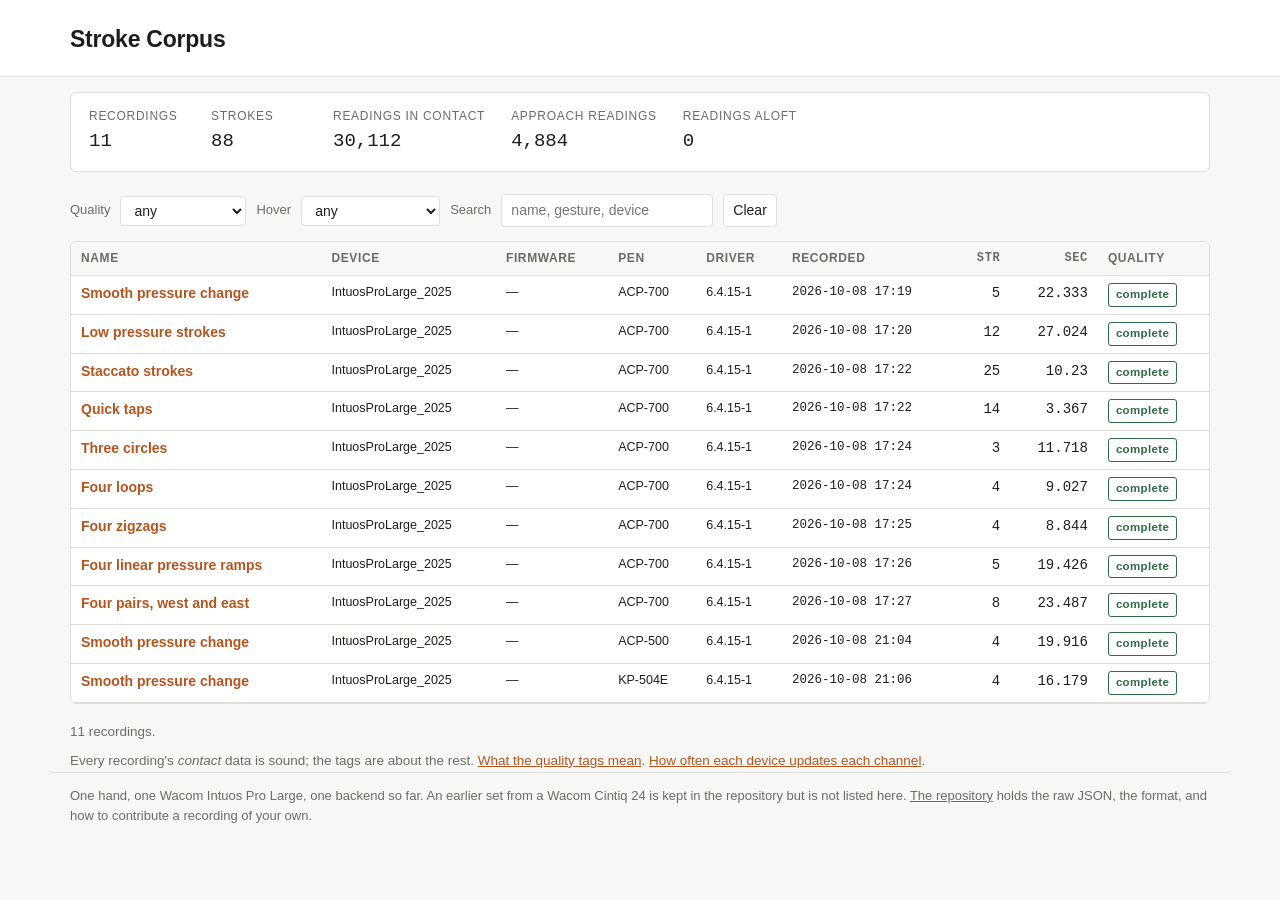
==== index.html @ c91f5318 "Write the driver version into the eleven recordings, and let device.driver be filled in after the fa" ====
<!doctype html>
<html lang="en">
<head>
<meta charset="utf-8">
<link rel="describedby" href="llms.txt" type="text/plain">
<meta name="viewport" content="width=device-width, initial-scale=1, viewport-fit=cover">
<title>Stroke Corpus</title>
<meta name="description" content="Recordings of a real pen on a real drawing tablet: every reading, including the ones made while the pen was in the air.">
<link rel="stylesheet" href="corpus.css?v=ecc2c150">
</head>
<body>

<header class="top">
  <div class="wrap">
    <h1><a href="index.html">Stroke Corpus</a></h1>
  </div>
</header>

<main class="wrap">

  <noscript>
    <p class="note">
      The interactive catalogue and recording views require JavaScript.
      You can still access the data through the <a href="manifest.json">recording catalogue (JSON)</a>
      and read the <a href="FORMAT.md">trace format and interpretation</a>.
    </p>
  </noscript>

  <dl class="totals" id="totals"></dl>

  <div class="controls">
    <label for="quality">Quality</label>
    <select id="quality">
      <option value="">any</option>
    </select>

    <label for="hover">Hover</label>
    <select id="hover">
      <option value="">any</option>
      <option value="trusted">trustworthy only</option>
      <option value="some">carries some</option>
    </select>

    <label for="find">Search</label>
    <input type="search" id="find" placeholder="name, gesture, device" size="22">

    <button type="button" id="clear">Clear</button>
  </div>

  <div class="panel" style="padding: 0; overflow: hidden;">
    <div class="scroll">
      <table>
        <thead>
          <tr>
            <th>Name</th>
            <th>Device</th>
            <th>Firmware</th>
            <th>Pen</th>
            <th>Driver</th>
            <th>Recorded</th>
            <th class="n">Str</th>
            <th class="n">Sec</th>
            <th>Quality</th>
          </tr>
        </thead>
        <tbody id="recordings"></tbody>
      </table>
    </div>
  </div>

  <p class="note" id="count"></p>

  <p class="note">
    Every recording's <em>contact</em> data is sound; the tags are about the rest.
    <a href="quality.html">What the quality tags mean</a>.
    <a href="devices.html">How often each device updates each channel</a>.
  </p>


</main>

<footer class="wrap">
  <p>
    One hand, one Wacom Intuos Pro Large, one backend so far. An earlier set from a Wacom Cintiq 24
    is kept in the repository but is not listed here.
    <a href="https://github.com/TheSevenPens/StrokeCorpus">The repository</a> holds the raw
    JSON, the format, and how to contribute a recording of your own.
  </p>
</footer>

<script type="module">
import { loadManifest, run, esc } from "./corpus.js?v=4e397b84";

await run(async () => {

  const say = (n) => n.toLocaleString();

  const manifest = await loadManifest();
  const recordings = manifest.recordings;

  document.getElementById("totals").innerHTML = [
    ["recordings", manifest.totals.recordings],
    ["strokes", manifest.totals.strokes],
    ["readings in contact", manifest.totals.contact],
    ["approach readings", manifest.totals.approach],
    ["readings aloft", manifest.totals.aloft],
  ].map(([what, many]) => `<div><dt>${what}</dt><dd>${say(many)}</dd></div>`).join("");

  // The filter offers the tags the corpus actually has, so it cannot offer an empty one.
  const quality = document.getElementById("quality");

  for (const tag of Object.keys(manifest.totals.byQuality).sort()) {
    quality.insertAdjacentHTML("beforeend",
      `<option value="${tag}">${tag} (${manifest.totals.byQuality[tag]})</option>`);
  }

  const rows = document.getElementById("recordings");
  const count = document.getElementById("count");
  const hover = document.getElementById("hover");
  const find = document.getElementById("find");

  function show() {
    const wantQuality = quality.value;
    const wantHover = hover.value;
    const text = find.value.trim().toLowerCase();

    const shown = recordings.filter((recording) => {
      if (wantQuality && recording.quality !== wantQuality) return false;
      if (wantHover === "trusted" && !(recording.hoverTrusted ?? recording.quality === "complete")) return false;
      if (wantHover === "some" && recording.counts.approach === 0) return false;

      if (text) {
        const haystack = [recording.name, recording.gesture, recording.device.tablet, recording.device.pen, recording.device.firmware, recording.device.driver, recording.device.api, recording.file]
          .join(" ").toLowerCase();

        if (!haystack.includes(text)) return false;
      }

      return true;
    });

    rows.innerHTML = shown.map((recording) => `
      <tr>
        <td><a href="recording.html?recording=${encodeURIComponent(recording.file)}">${esc(recording.name)}</a></td>
        <td style="font-size:12.5px">${esc(recording.device.tablet)}</td>
        <td style="font-size:12.5px">${recording.device.firmware ? esc(recording.device.firmware) : "&mdash;"}</td>
        <td style="font-size:12.5px">${recording.device.pen ? esc(recording.device.pen) : "&mdash;"}</td>
        <td style="font-size:12.5px">${recording.device.driver ? esc(recording.device.driver) : "&mdash;"}</td>
        <td class="num" style="font-size:12.5px">${recording.recordedAt.slice(0, 16).replace("T", " ")}</td>
        <td class="n">${recording.counts.strokes || "&mdash;"}</td>
        <td class="n">${recording.seconds.host ?? recording.seconds.pen ?? "&mdash;"}</td>
        <td>
          <span class="tag ${recording.quality}">${recording.quality}</span>
          ${recording.reRecord.length ? '<br><span class="tag rerecord">wants re-recording</span>' : ""}
        </td>
      </tr>
    `).join("");

    count.textContent = shown.length === recordings.length
      ? `${recordings.length} recordings.`
      : `${shown.length} of ${recordings.length} recordings.`;
  }

  for (const control of [quality, hover, find]) {
    control.addEventListener("input", show);
  }

  document.getElementById("clear").addEventListener("click", () => {
    quality.value = "";
    hover.value = "";
    find.value = "";
    show();
  });

  show();
});
</script>

</body>
</html>
---- corpus.css ----
/*
  The corpus is instrument data, so the page is built like an instrument's readout rather
  than like a brochure: one neutral ground, one ink, and one accent that means "this is the
  thing you selected" and is never spent on decoration.

  The accent is the recorder's own highlight, so a stroke picked out here is the colour it
  is picked out in the application that recorded it.
*/
:root {
  --paper: #f7f7f5;
  --card: #ffffff;
  --ink: #1d1d1b;
  --quiet: #6b6b66;
  --faint: #9a9a94;
  --rule: #dfdfd9;
  --accent: #b4541e;
  --accent-soft: #f4e6dd;
  --good: #2f6b46;
  --warn: #8a6d1f;
  --bad: #9b3b32;
  --hover: #1b66d6;

  --mono: "Cascadia Mono", "SF Mono", Consolas, "Liberation Mono", monospace;
  --text: -apple-system, BlinkMacSystemFont, "Segoe UI", Roboto, Helvetica, Arial, sans-serif;
}

@media (prefers-color-scheme: dark) {
  :root:not([data-theme="light"]) {
    --paper: #16161a;
    --card: #1e1e23;
    --ink: #e8e8e4;
    --quiet: #a0a09a;
    --faint: #6e6e69;
    --rule: #33333a;
    --accent: #e0793f;
    --accent-soft: #3a2519;
    --good: #6fbf8e;
    --warn: #d4ab4a;
    --bad: #e08078;
    --hover: #6aa9ff;
  }
}

* { box-sizing: border-box; }

body {
  margin: 0;
  background: var(--paper);
  color: var(--ink);
  font-family: var(--text);
  font-size: 15px;
  line-height: 1.55;
}

a { color: var(--accent); }
a:focus-visible, button:focus-visible, select:focus-visible, input:focus-visible {
  outline: 2px solid var(--accent);
  outline-offset: 2px;
}

.wrap { max-width: 1180px; margin: 0 auto; padding: 0 20px; }

/* The stroke page, which has three columns to lay out and wants the room. */
.wrap.wide { max-width: 1800px; }

header.top {
  border-bottom: 1px solid var(--rule);
  background: var(--card);
}

header.top .wrap { padding-block: 22px 18px; }

header.top h1 {
  margin: 0;
  font-size: 23px;
  letter-spacing: -0.01em;
  text-wrap: balance;
}

header.top h1 a { color: inherit; text-decoration: none; }

header.top p {
  margin: 6px 0 0;
  color: var(--quiet);
  max-width: 68ch;
}

.crumb {
  font-size: 13px;
  color: var(--quiet);
  margin: 0 0 4px;
}

.crumb a { text-decoration: none; }
.crumb a:hover { text-decoration: underline; }

main { padding-block: 24px 60px; }

/* Numbers that a reader compares down a column line up. */
.num { font-family: var(--mono); font-variant-numeric: tabular-nums; }

/* ---- the totals strip ------------------------------------------------ */

.totals {
  display: flex;
  flex-wrap: wrap;
  gap: 26px;
  padding: 14px 18px;
  border: 1px solid var(--rule);
  border-radius: 6px;
  background: var(--card);
  margin-bottom: 22px;
}

.totals div { min-width: 96px; }
.totals dt { font-size: 12px; color: var(--quiet); text-transform: uppercase; letter-spacing: 0.06em; }
.totals dd { margin: 2px 0 0; font-family: var(--mono); font-size: 19px; font-variant-numeric: tabular-nums; }

/* ---- tags ------------------------------------------------------------- */

.tag {
  display: inline-block;
  font-size: 11.5px;
  font-weight: 600;
  letter-spacing: 0.03em;
  padding: 2px 7px;
  border-radius: 3px;
  border: 1px solid currentColor;
  white-space: nowrap;
}

.tag.complete { color: var(--good); }
.tag.hover-suspect { color: var(--warn); }
.tag.single-clock, .tag.early, .tag.partial { color: var(--quiet); }
.tag.raw { color: var(--faint); }
.tag.rerecord { color: var(--bad); }

/* A share of something, drawn as a bar beside the number that says it. */
.meter {
  display: inline-block;
  height: 8px;
  min-width: 1px;
  border-radius: 2px;
  background: var(--accent);
  vertical-align: middle;
}

/* ---- tables ----------------------------------------------------------- */

.scroll { overflow-x: auto; }

table { border-collapse: collapse; width: 100%; font-size: 14px; }

th, td {
  text-align: left;
  padding: 7px 10px;
  border-bottom: 1px solid var(--rule);
  vertical-align: top;
}

th {
  font-size: 12px;
  text-transform: uppercase;
  letter-spacing: 0.05em;
  color: var(--quiet);
  font-weight: 600;
  white-space: nowrap;
  position: sticky;
  top: 0;
  background: var(--paper);
}

td.n, th.n { text-align: right; font-family: var(--mono); font-variant-numeric: tabular-nums; }

tbody tr:hover { background: var(--accent-soft); }
tbody tr.picked { background: var(--accent-soft); }

td a { text-decoration: none; font-weight: 600; }
td a:hover { text-decoration: underline; }

/* ---- controls --------------------------------------------------------- */

.controls {
  display: flex;
  flex-wrap: wrap;
  gap: 10px;
  align-items: center;
  margin-bottom: 14px;
}

.controls label { font-size: 13px; color: var(--quiet); }

select, input[type="search"], button {
  font: inherit;
  font-size: 14px;
  padding: 5px 9px;
  border: 1px solid var(--rule);
  border-radius: 4px;
  background: var(--card);
  color: var(--ink);
}

button { cursor: pointer; }
button:hover { border-color: var(--accent); }
button[disabled] { opacity: 0.45; cursor: default; }
button.on { border-color: var(--accent); color: var(--accent); }

/* ---- panels ----------------------------------------------------------- */

.panel {
  border: 1px solid var(--rule);
  border-radius: 6px;
  background: var(--card);
  padding: 16px 18px;
  margin-bottom: 18px;
}

.panel h2 { margin: 0 0 10px; font-size: 15px; letter-spacing: 0.01em; }
.panel h2 .sub { font-weight: 400; color: var(--quiet); }

/*
  A definition list laid out in pairs.

  Written first as one auto-fit grid with dt and dd as its items, which put a label in one
  column and its value in the next -- so "recorded" sat above "tablet" and its date sat
  beside it under "driver". A four-column track pairs them, because dt, dd, dt, dd is
  exactly one row of it.
*/
.facts {
  display: grid;
  grid-template-columns: max-content minmax(0, 1fr) max-content minmax(0, 1fr);
  gap: 0 16px;
  margin: 0;
  align-items: baseline;
}

.facts dt {
  font-size: 12px;
  color: var(--quiet);
  padding: 4px 0;
  border-top: 1px solid var(--rule);
  white-space: nowrap;
}

.facts dd {
  margin: 0;
  padding: 4px 0;
  border-top: 1px solid var(--rule);
  font-family: var(--mono);
  font-size: 13px;
  line-height: 1.45;
  word-break: break-word;
}

/* The first row of each column pair has the panel's heading above it already. */
.facts dt:first-of-type, .facts dt:first-of-type + dd,
.facts dt:nth-of-type(2), .facts dt:nth-of-type(2) + dd { border-top: 0; }

@media (max-width: 760px) {
  .facts { grid-template-columns: max-content minmax(0, 1fr); }
  .facts dt:nth-of-type(2), .facts dt:nth-of-type(2) + dd { border-top: 1px solid var(--rule); }
}

/* Prose in a value, rather than a measurement, wants the reading face. */
.facts dd.says { font-family: var(--text); font-size: 13.5px; }

.note { color: var(--quiet); font-size: 13.5px; margin: 8px 0 0; }

.warnings { list-style: none; padding: 0; margin: 10px 0 0; }
.warnings li {
  border-left: 3px solid var(--bad);
  padding: 4px 0 4px 11px;
  margin-bottom: 7px;
  font-size: 13.5px;
  color: var(--quiet);
}

/* ---- the stroke gallery ----------------------------------------------- */

.gallery { display: grid; grid-template-columns: repeat(auto-fill, minmax(148px, 1fr)); gap: 12px; }

.gallery a {
  display: block;
  border: 1px solid var(--rule);
  border-radius: 5px;
  padding: 8px;
  text-decoration: none;
  color: inherit;
  background: var(--card);
}

.gallery a:hover { border-color: var(--accent); }
.gallery canvas { display: block; width: 100%; height: auto; }
.gallery .cap { font-size: 11.5px; color: var(--quiet); margin-top: 6px; font-family: var(--mono); }

/* ---- the analyser ----------------------------------------------------- */

/*
  Three columns: the stroke, the reading under the playhead, and all the readings. The
  channels sit under the stroke, in the first column.

  The third is held to the height of the stroke panel. They share the first row, so its panel
  stretches to whatever height the stroke sets, and its contents are taken out of flow so that
  a long table cannot make the row taller -- it scrolls inside the panel instead. Without that
  the page was as tall as the table, and the playhead's row scrolled the whole page rather
  than just the list.
*/
.analyser {
  display: grid;
  grid-template-columns: minmax(0, 1fr) 280px 400px;
  grid-template-areas:
    "stroke reading every"
    "across .       .";
  gap: 0 18px;
  align-items: start;
}

.analyser > .stroke { grid-area: stroke; }
.analyser > .across { grid-area: across; }
.analyser > .reading { grid-area: reading; }

/*
  Seventy percent of the row the stroke sets, not all of it, so it is 30% shorter than it was when
  it filled the row. A percentage height on a grid item is taken from its grid area, which includes
  the panel's 18px bottom margin, so the margin comes off first: 70% of the area itself would be
  3% too tall. This follows the stroke panel as it resizes. The table scrolls inside, and the floor
  keeps a short stroke from squashing it to nothing.
*/
.analyser > .every {
  grid-area: every;
  align-self: start;
  height: calc((100% - 18px) * 0.7);
  position: relative;
  padding: 0;
  min-height: 240px;
}

.every .inside {
  position: absolute;
  inset: 0;
  display: flex;
  flex-direction: column;
  padding: 16px 18px 6px;
}

.every .rows { flex: 1 1 0; min-height: 0; max-height: none; }

/*
  One label and one value to a row, at a fixed label width, and a value that never wraps.
  The pairs-across layout the other pages use sizes its columns to their contents, so as the
  playhead moved the columns changed width and the panel changed height with every step.
*/
.analyser .facts { grid-template-columns: 6.5em minmax(0, 1fr); gap: 0 12px; }
.analyser .facts dt:nth-of-type(2), .analyser .facts dt:nth-of-type(2) + dd {
  border-top: 1px solid var(--rule);
}
.analyser .facts dd {
  white-space: nowrap;
  overflow: hidden;
  text-overflow: ellipsis;
  font-variant-numeric: tabular-nums;
}

/* Two columns: the table goes under the reading and takes its own height again. */
@media (max-width: 1100px) {
  .analyser {
    grid-template-columns: minmax(0, 1fr) 300px;
    grid-template-areas:
      "stroke reading"
      "stroke every"
      "across every";
  }

  .analyser > .every { align-self: start; height: auto; position: static; padding: 16px 18px 6px; min-height: 0; }
  .every .inside { position: static; display: block; padding: 0; }
  .every .rows { flex: none; max-height: 305px; }
}

@media (max-width: 900px) {
  .analyser {
    grid-template-columns: minmax(0, 1fr);
    grid-template-areas: "stroke" "across" "reading" "every";
  }
}

canvas.closely, canvas.channel { display: block; width: 100%; height: auto; background: transparent; }

.rows { max-height: 305px; overflow: auto; }
.rows table { font-size: 12.5px; }
.rows th { font-size: 11px; }
.rows td { padding: 3px 8px; }

/* The stroke picture can be zoomed: a hand to say it can be dragged once it has been. */
canvas.closely.zoomed { cursor: grab; touch-action: none; }
canvas.closely.zoomed.dragging { cursor: grabbing; }

.transport.zoombar { margin: 8px 0 0; }
.zoombar button { min-width: 2.2em; }
.zoombar .at { min-width: 3.2em; }
.zoombar .follow { margin-left: auto; font-size: 13px; color: var(--quiet); white-space: nowrap; }

.transport { display: flex; gap: 8px; align-items: center; flex-wrap: wrap; margin-top: 10px; }
.transport input[type="range"] { flex: 1 1 200px; min-width: 140px; accent-color: var(--accent); }
.transport .at { font-family: var(--mono); font-size: 13px; color: var(--quiet); white-space: nowrap; }

footer {
  border-top: 1px solid var(--rule);
  color: var(--quiet);
  font-size: 13px;
  padding-block: 18px 34px;
}

footer a { color: var(--quiet); }

/* The menu that appears when a reading is right-clicked on the stroke page. */
.ctxmenu {
  position: fixed;
  z-index: 50;
  min-width: 13rem;
  padding: 4px;
  background: var(--card);
  color: var(--ink);
  border: 1px solid var(--rule);
  border-radius: 6px;
  box-shadow: 0 6px 24px rgba(0, 0, 0, 0.2);
}

.ctxmenu[hidden] { display: none; }

.ctxmenu button {
  display: block;
  width: 100%;
  text-align: left;
  font: inherit;
  font-size: 13px;
  padding: 6px 10px;
  border: 0;
  border-radius: 4px;
  background: transparent;
  color: inherit;
  cursor: pointer;
}

.ctxmenu button:hover,
.ctxmenu button:focus-visible { background: var(--accent-soft); outline: none; }

.ctxmenu button:disabled { color: var(--quiet); background: transparent; cursor: default; }
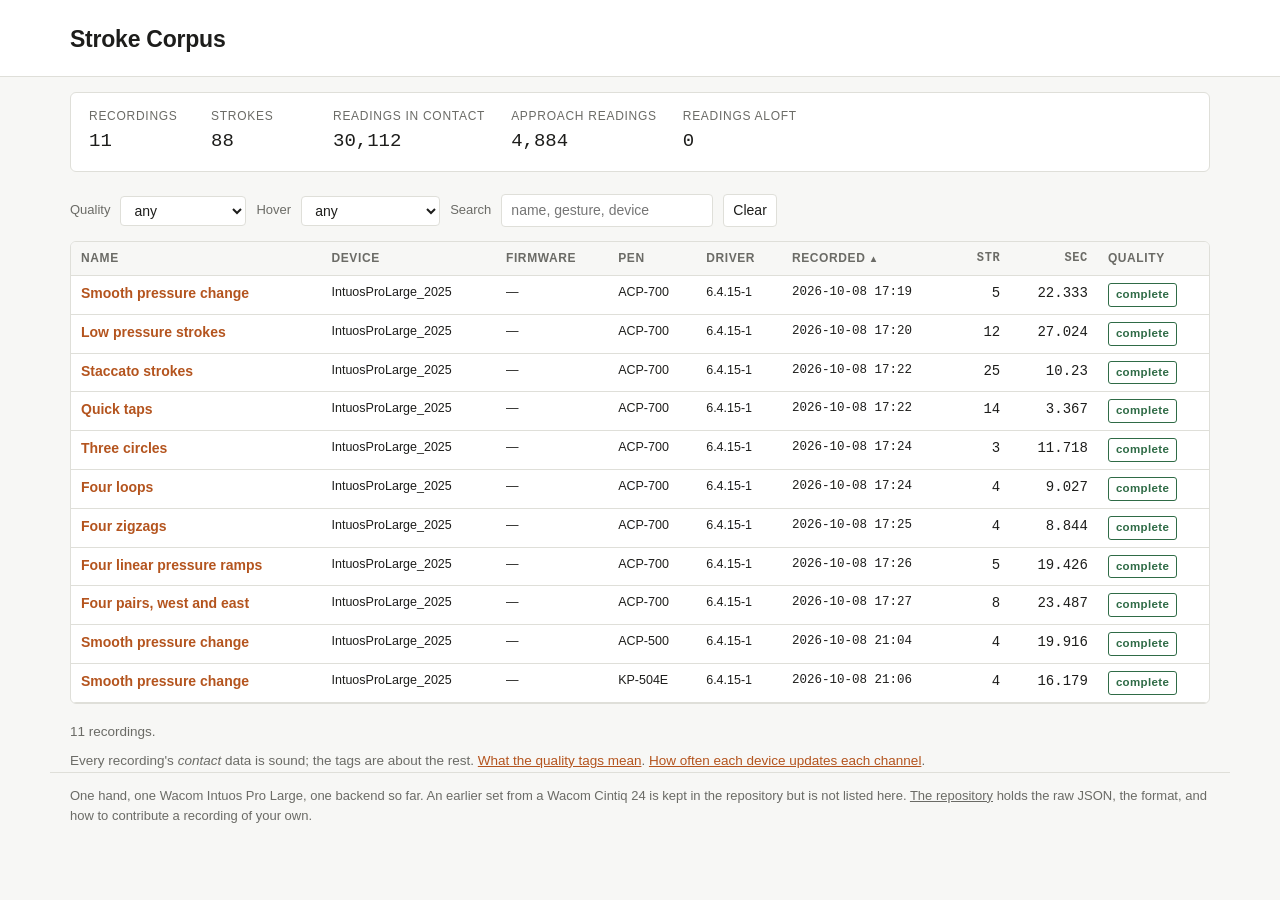
==== commit e76c0fd8: "List: sort by recorded, strokes or pen. Recording page: reports per second in the details Co-Authore" ====
--- a/index.html
+++ b/index.html
@@ -7,6 +7,14 @@
 <title>Stroke Corpus</title>
 <meta name="description" content="Recordings of a real pen on a real drawing tablet: every reading, including the ones made while the pen was in the air.">
 <link rel="stylesheet" href="corpus.css?v=ecc2c150">
+<style>
+  /* A column that can be sorted is a button that looks like its heading. */
+  th button.sort { font: inherit; letter-spacing: inherit; text-transform: inherit; color: inherit;
+                   background: none; border: 0; padding: 0; cursor: pointer; }
+  th button.sort:hover, th button.sort:focus-visible { text-decoration: underline; }
+  th[aria-sort="ascending"] button.sort::after { content: " \25B2"; font-size: 0.8em; }
+  th[aria-sort="descending"] button.sort::after { content: " \25BC"; font-size: 0.8em; }
+</style>
 </head>
 <body>
 
@@ -55,10 +63,10 @@
             <th>Name</th>
             <th>Device</th>
             <th>Firmware</th>
-            <th>Pen</th>
+            <th data-sort="pen"><button type="button" class="sort">Pen</button></th>
             <th>Driver</th>
-            <th>Recorded</th>
-            <th class="n">Str</th>
+            <th data-sort="recorded"><button type="button" class="sort">Recorded</button></th>
+            <th class="n" data-sort="strokes"><button type="button" class="sort">Str</button></th>
             <th class="n">Sec</th>
             <th>Quality</th>
           </tr>
@@ -119,12 +127,40 @@
   const hover = document.getElementById("hover");
   const find = document.getElementById("find");
 
+  // The list is in the order it was recorded until a heading says otherwise. A recording with no pen
+  // sorts after every one that has one, whichever way the pen column is turned.
+  const byColumn = {
+    recorded: (recording) => recording.recordedAt,
+    strokes: (recording) => recording.counts.strokes,
+    pen: (recording) => (recording.device.pen ?? "").toLowerCase() || null,
+  };
+
+  let sortBy = "recorded";
+  let sortDown = false;
+
+  function arrange(shown) {
+    const key = byColumn[sortBy];
+    const sign = sortDown ? -1 : 1;
+
+    return [...shown].sort((a, b) => {
+      const [left, right] = [key(a), key(b)];
+
+      if (left === null || right === null) {
+        if (left !== right) return left === null ? 1 : -1;
+      } else if (left !== right) {
+        return (left < right ? -1 : 1) * sign;
+      }
+
+      return a.recordedAt < b.recordedAt ? -1 : a.recordedAt > b.recordedAt ? 1 : 0;
+    });
+  }
+
   function show() {
     const wantQuality = quality.value;
     const wantHover = hover.value;
     const text = find.value.trim().toLowerCase();
 
-    const shown = recordings.filter((recording) => {
+    const shown = arrange(recordings.filter((recording) => {
       if (wantQuality && recording.quality !== wantQuality) return false;
       if (wantHover === "trusted" && !(recording.hoverTrusted ?? recording.quality === "complete")) return false;
       if (wantHover === "some" && recording.counts.approach === 0) return false;
@@ -137,7 +173,11 @@
       }
 
       return true;
-    });
+    }));
+
+    for (const heading of document.querySelectorAll("th[data-sort]")) {
+      heading.setAttribute("aria-sort", heading.dataset.sort === sortBy ? (sortDown ? "descending" : "ascending") : "none");
+    }
 
     rows.innerHTML = shown.map((recording) => `
       <tr>
@@ -165,6 +205,14 @@
     control.addEventListener("input", show);
   }
 
+  for (const heading of document.querySelectorAll("th[data-sort]")) {
+    heading.querySelector("button").addEventListener("click", () => {
+      sortDown = heading.dataset.sort === sortBy ? !sortDown : false;
+      sortBy = heading.dataset.sort;
+      show();
+    });
+  }
+
   document.getElementById("clear").addEventListener("click", () => {
     quality.value = "";
     hover.value = "";
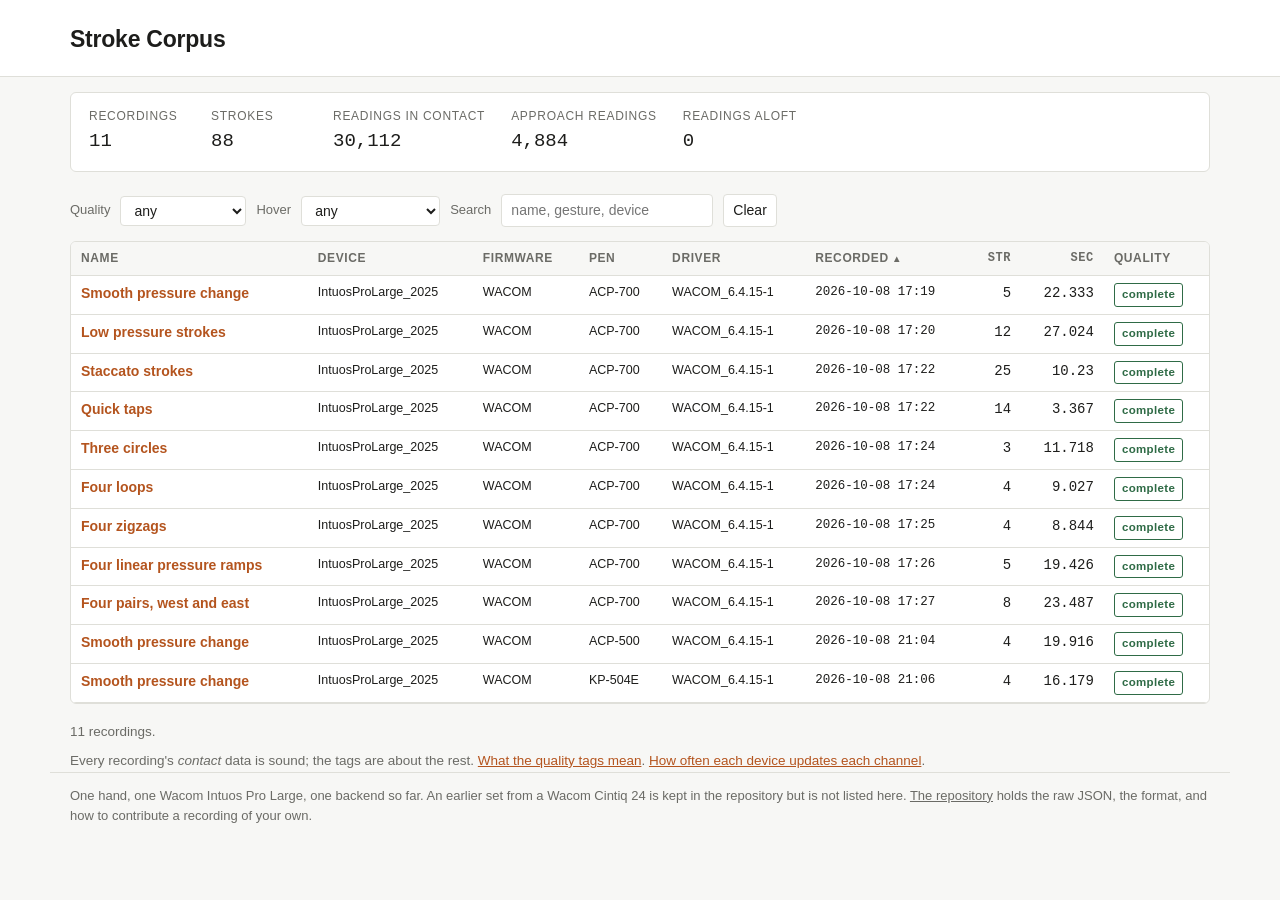
==== commit 43075dd2: "Stroke page: distance travelled so far, in millimetres, in the current reading The millimetre rule m" ====
--- a/index.html
+++ b/index.html
@@ -97,7 +97,7 @@
 </footer>
 
 <script type="module">
-import { loadManifest, run, esc } from "./corpus.js?v=4e397b84";
+import { loadManifest, run, esc } from "./corpus.js?v=f7807b7a";
 
 await run(async () => {
 
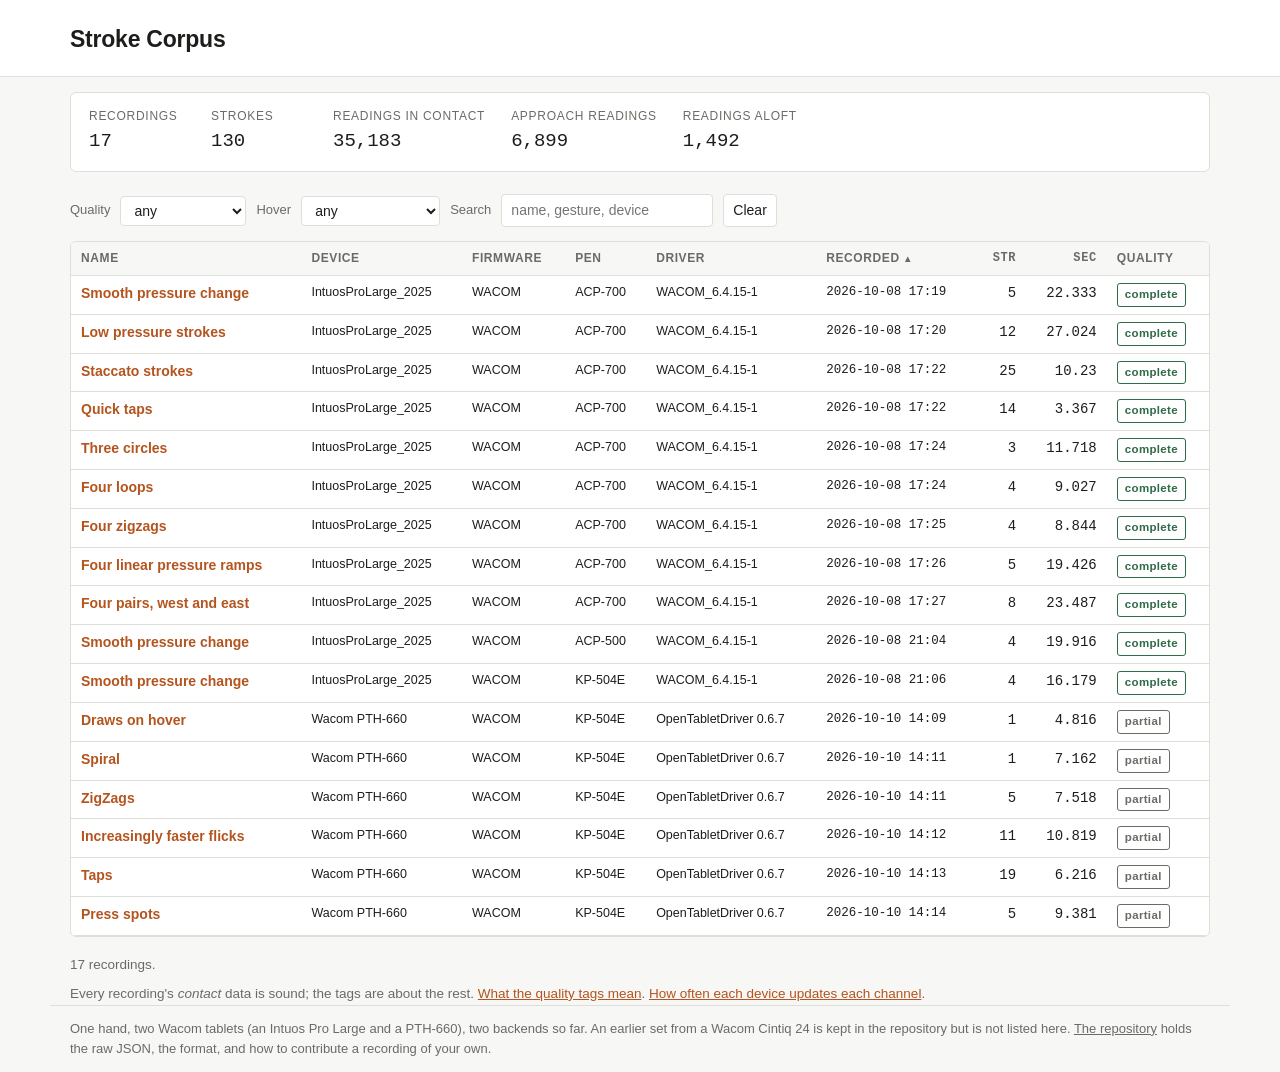
==== commit c635df65: "Add six freeform recordings from a Wacom PTH-660 through OpenTabletDriver Recorded by OpenTabletArti" ====
--- a/index.html
+++ b/index.html
@@ -89,7 +89,7 @@
 
 <footer class="wrap">
   <p>
-    One hand, one Wacom Intuos Pro Large, one backend so far. An earlier set from a Wacom Cintiq 24
+    One hand, two Wacom tablets (an Intuos Pro Large and a PTH-660), two backends so far. An earlier set from a Wacom Cintiq 24
     is kept in the repository but is not listed here.
     <a href="https://github.com/TheSevenPens/StrokeCorpus">The repository</a> holds the raw
     JSON, the format, and how to contribute a recording of your own.
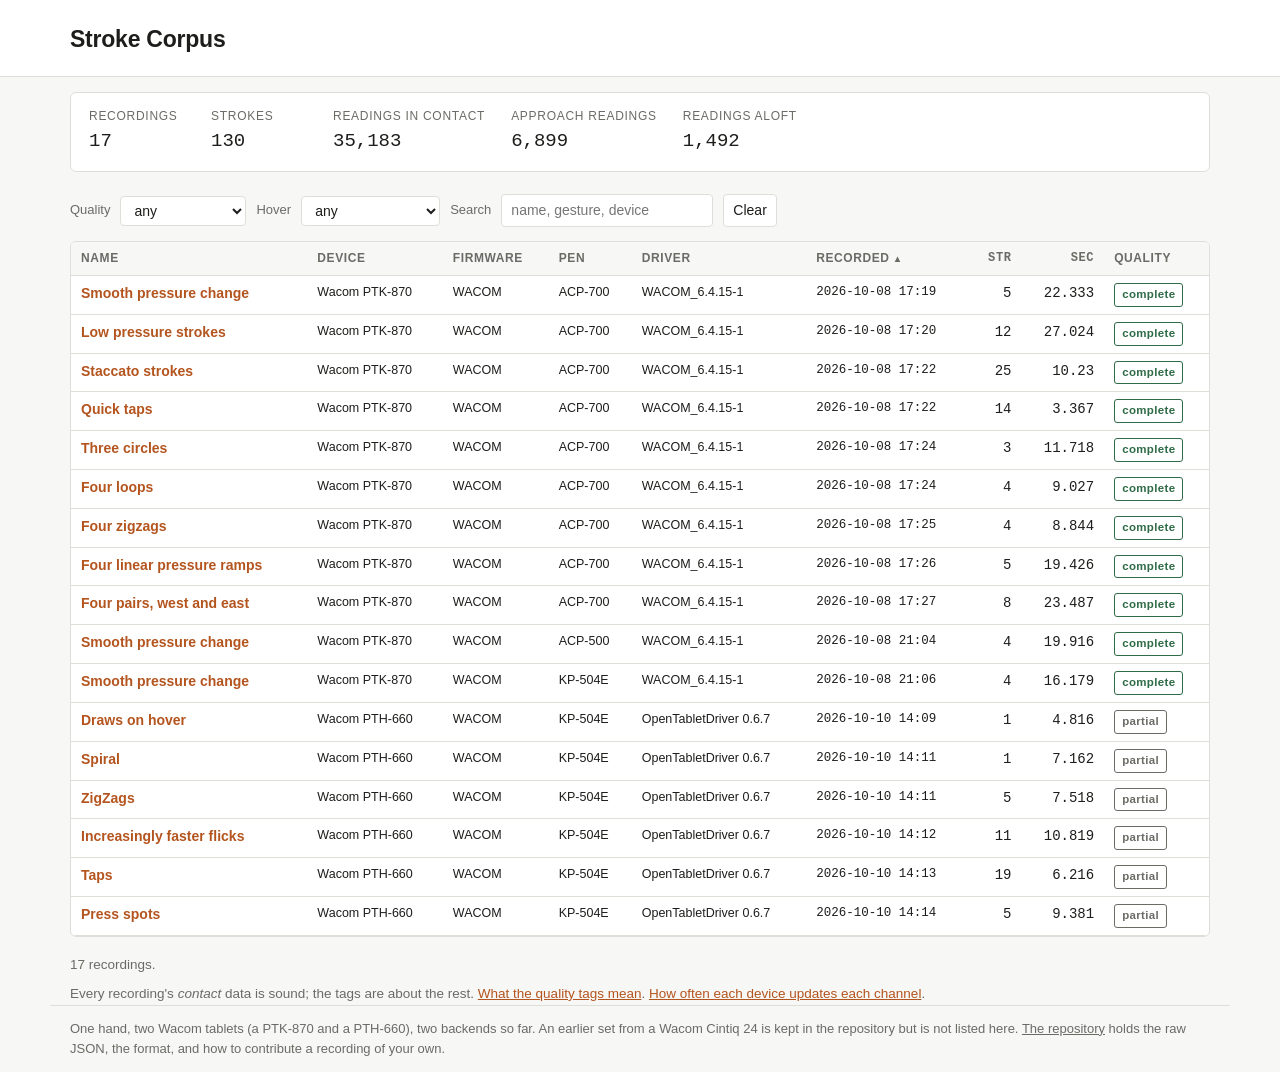
==== commit a12bed6b: "Name the tablet Wacom PTK-870 in the eleven Intuos Pro Large recordings, and let device.tablet be co" ====
--- a/index.html
+++ b/index.html
@@ -89,7 +89,7 @@
 
 <footer class="wrap">
   <p>
-    One hand, two Wacom tablets (an Intuos Pro Large and a PTH-660), two backends so far. An earlier set from a Wacom Cintiq 24
+    One hand, two Wacom tablets (a PTK-870 and a PTH-660), two backends so far. An earlier set from a Wacom Cintiq 24
     is kept in the repository but is not listed here.
     <a href="https://github.com/TheSevenPens/StrokeCorpus">The repository</a> holds the raw
     JSON, the format, and how to contribute a recording of your own.
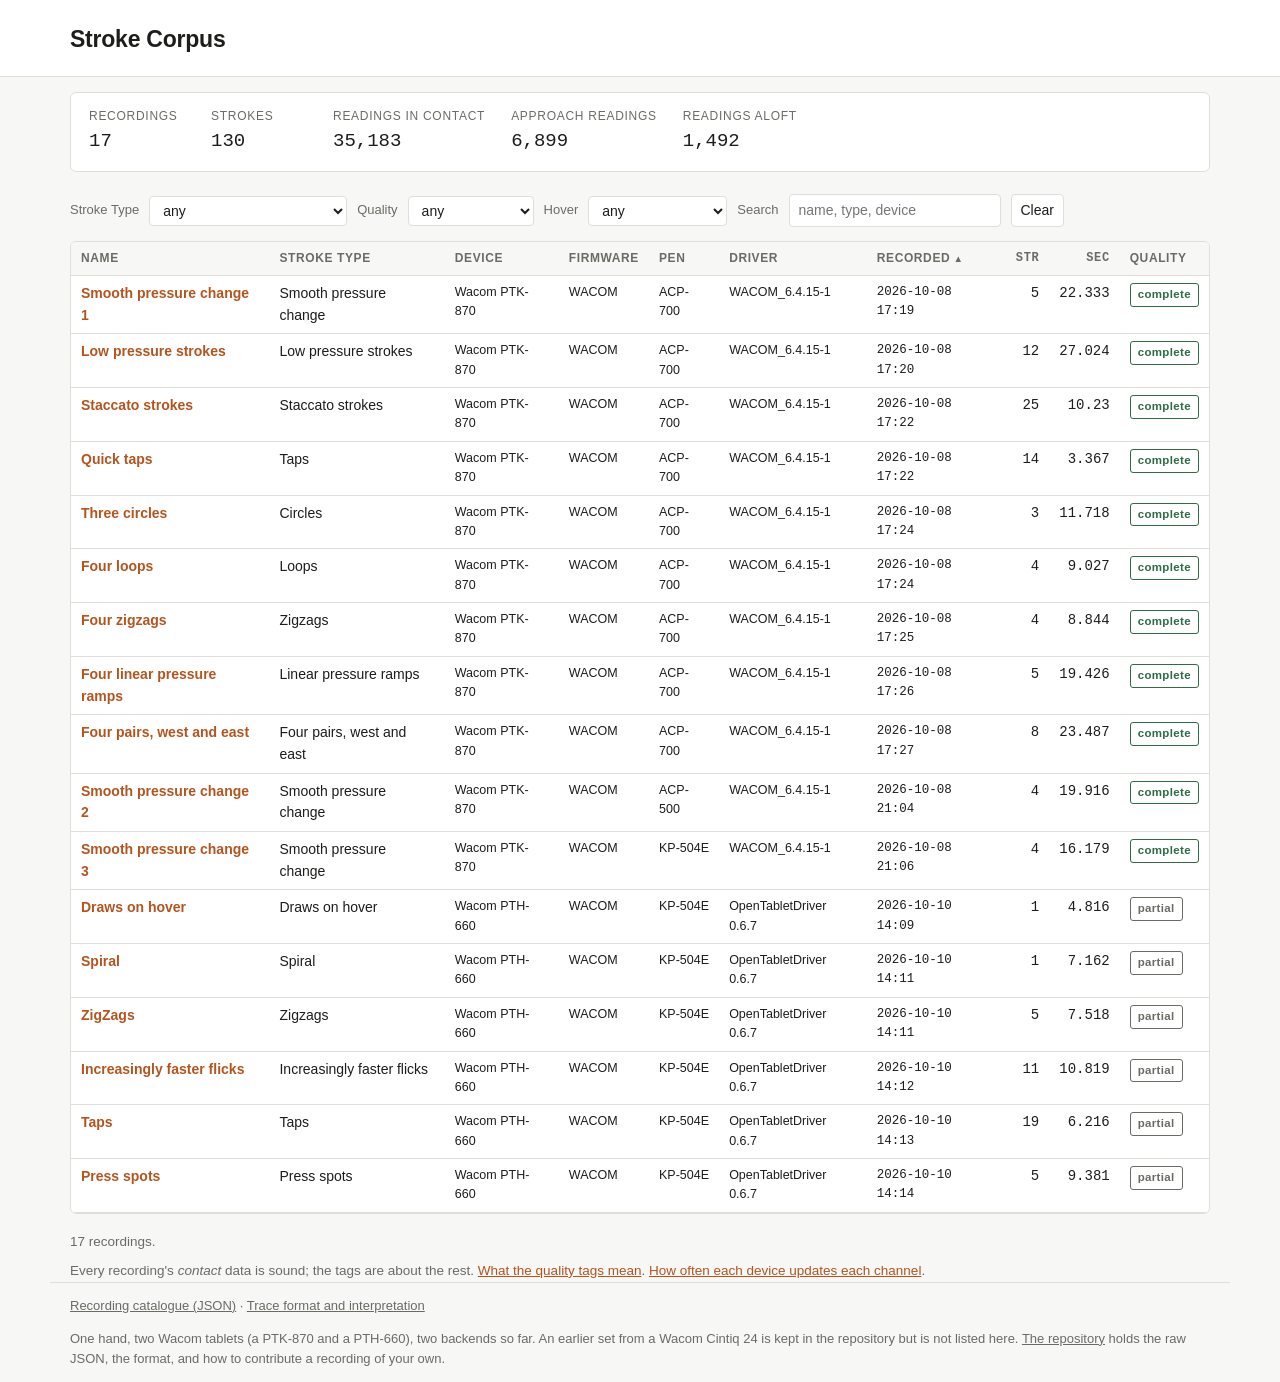
==== commit 15400da6: "Add stroke types to the recording catalogue" ====
--- a/index.html
+++ b/index.html
@@ -29,14 +29,17 @@
   <noscript>
     <p class="note">
       The interactive catalogue and recording views require JavaScript.
-      You can still access the data through the <a href="manifest.json">recording catalogue (JSON)</a>
-      and read the <a href="FORMAT.md">trace format and interpretation</a>.
     </p>
   </noscript>
 
   <dl class="totals" id="totals"></dl>
 
   <div class="controls">
+    <label for="stroke-type">Stroke Type</label>
+    <select id="stroke-type">
+      <option value="">any</option>
+    </select>
+
     <label for="quality">Quality</label>
     <select id="quality">
       <option value="">any</option>
@@ -50,7 +53,7 @@
     </select>
 
     <label for="find">Search</label>
-    <input type="search" id="find" placeholder="name, gesture, device" size="22">
+    <input type="search" id="find" placeholder="name, type, device" size="22">
 
     <button type="button" id="clear">Clear</button>
   </div>
@@ -61,6 +64,7 @@
         <thead>
           <tr>
             <th>Name</th>
+            <th>Stroke Type</th>
             <th>Device</th>
             <th>Firmware</th>
             <th data-sort="pen"><button type="button" class="sort">Pen</button></th>
@@ -89,6 +93,10 @@
 
 <footer class="wrap">
   <p>
+    <a href="manifest.json">Recording catalogue (JSON)</a> &middot;
+    <a href="FORMAT.md">Trace format and interpretation</a>
+  </p>
+  <p>
     One hand, two Wacom tablets (a PTK-870 and a PTH-660), two backends so far. An earlier set from a Wacom Cintiq 24
     is kept in the repository but is not listed here.
     <a href="https://github.com/TheSevenPens/StrokeCorpus">The repository</a> holds the raw
@@ -126,6 +134,11 @@
   const count = document.getElementById("count");
   const hover = document.getElementById("hover");
   const find = document.getElementById("find");
+  const strokeType = document.getElementById("stroke-type");
+  const types = [...new Set(recordings.map((recording) => recording.strokeType).filter(Boolean))];
+  for (const type of types.sort((a, b) => a.localeCompare(b))) {
+    strokeType.add(new Option(type, type));
+  }
 
   // The list is in the order it was recorded until a heading says otherwise. A recording with no pen
   // sorts after every one that has one, whichever way the pen column is turned.
@@ -162,11 +175,12 @@
 
     const shown = arrange(recordings.filter((recording) => {
       if (wantQuality && recording.quality !== wantQuality) return false;
+      if (strokeType.value && recording.strokeType !== strokeType.value) return false;
       if (wantHover === "trusted" && !(recording.hoverTrusted ?? recording.quality === "complete")) return false;
       if (wantHover === "some" && recording.counts.approach === 0) return false;
 
       if (text) {
-        const haystack = [recording.name, recording.gesture, recording.device.tablet, recording.device.pen, recording.device.firmware, recording.device.driver, recording.device.api, recording.file]
+        const haystack = [recording.name, recording.strokeType, recording.gesture, recording.device.tablet, recording.device.pen, recording.device.firmware, recording.device.driver, recording.device.api, recording.file]
           .join(" ").toLowerCase();
 
         if (!haystack.includes(text)) return false;
@@ -182,6 +196,7 @@
     rows.innerHTML = shown.map((recording) => `
       <tr>
         <td><a href="recording.html?recording=${encodeURIComponent(recording.file)}">${esc(recording.name)}</a></td>
+        <td>${recording.strokeType ? esc(recording.strokeType) : "&mdash;"}</td>
         <td style="font-size:12.5px">${esc(recording.device.tablet)}</td>
         <td style="font-size:12.5px">${recording.device.firmware ? esc(recording.device.firmware) : "&mdash;"}</td>
         <td style="font-size:12.5px">${recording.device.pen ? esc(recording.device.pen) : "&mdash;"}</td>
@@ -201,7 +216,7 @@
       : `${shown.length} of ${recordings.length} recordings.`;
   }
 
-  for (const control of [quality, hover, find]) {
+  for (const control of [strokeType, quality, hover, find]) {
     control.addEventListener("input", show);
   }
 
@@ -215,6 +230,7 @@
 
   document.getElementById("clear").addEventListener("click", () => {
     quality.value = "";
+    strokeType.value = "";
     hover.value = "";
     find.value = "";
     show();
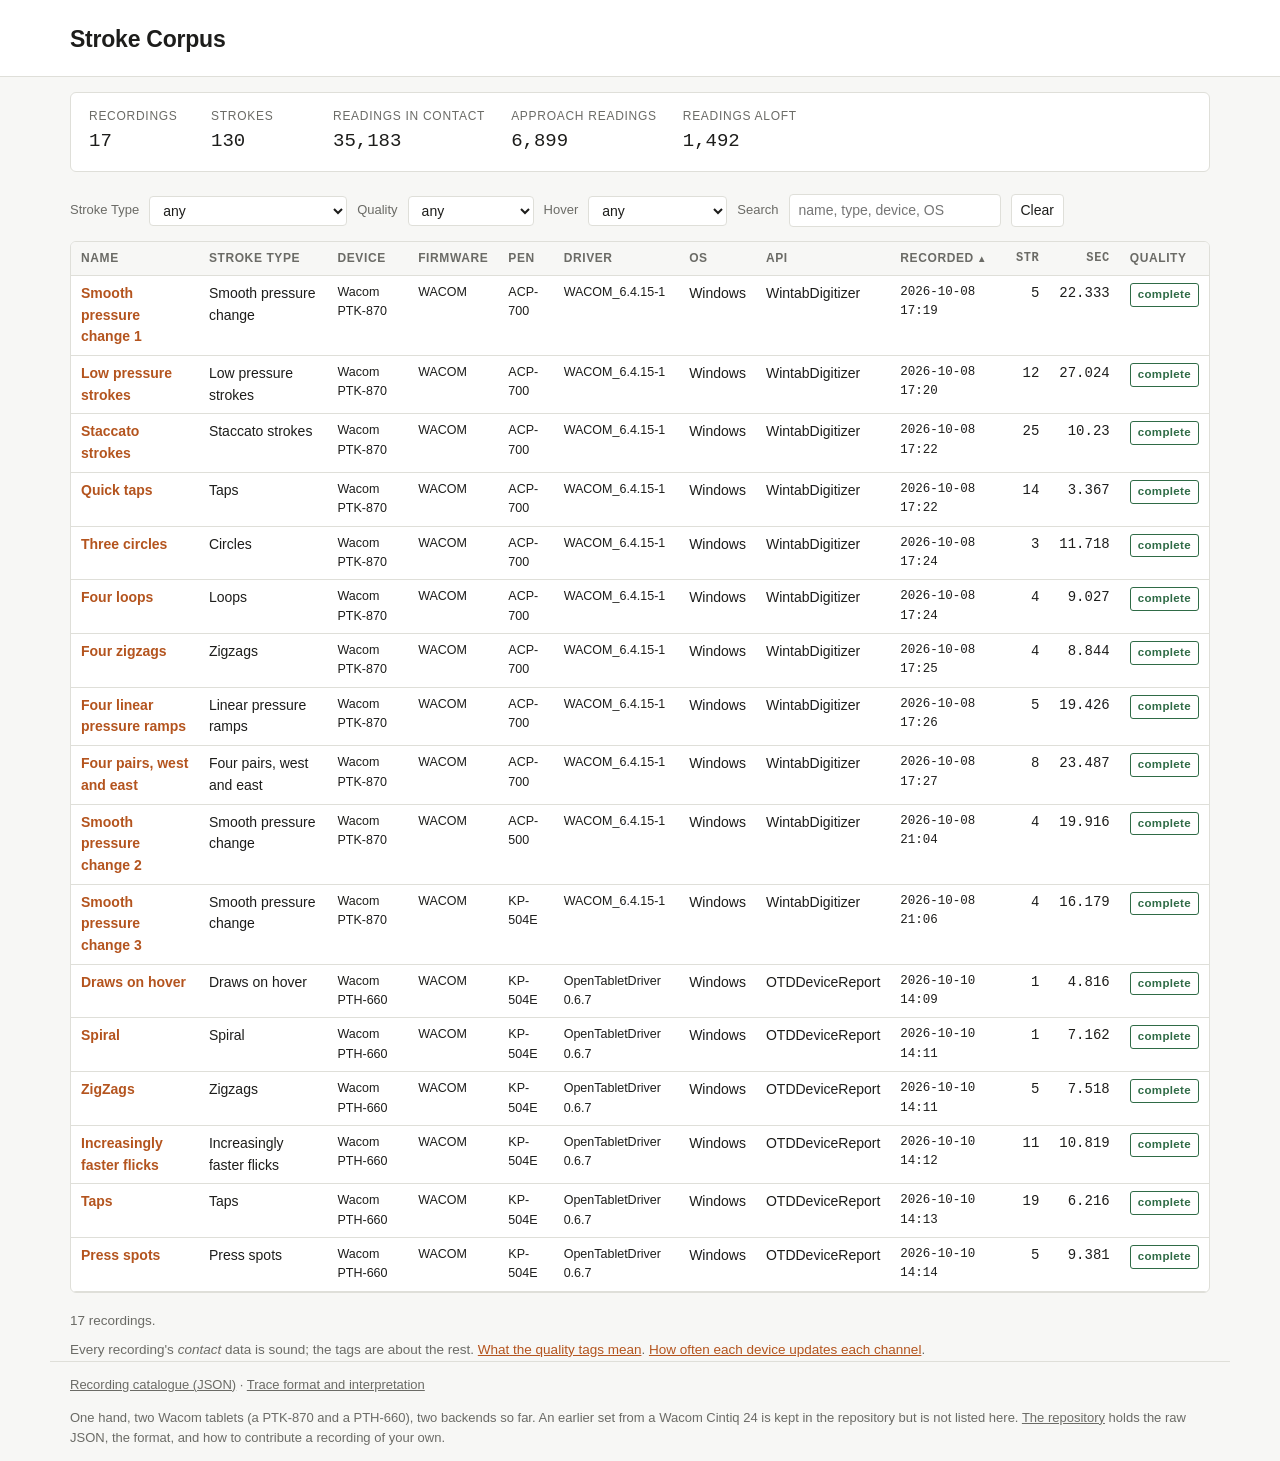
==== commit 7c6e2547: "Update quality tags and show recording OS and API" ====
--- a/index.html
+++ b/index.html
@@ -53,7 +53,7 @@
     </select>
 
     <label for="find">Search</label>
-    <input type="search" id="find" placeholder="name, type, device" size="22">
+    <input type="search" id="find" placeholder="name, type, device, OS" size="22">
 
     <button type="button" id="clear">Clear</button>
   </div>
@@ -69,6 +69,8 @@
             <th>Firmware</th>
             <th data-sort="pen"><button type="button" class="sort">Pen</button></th>
             <th>Driver</th>
+            <th>OS</th>
+            <th>API</th>
             <th data-sort="recorded"><button type="button" class="sort">Recorded</button></th>
             <th class="n" data-sort="strokes"><button type="button" class="sort">Str</button></th>
             <th class="n">Sec</th>
@@ -110,6 +112,7 @@
 await run(async () => {
 
   const say = (n) => n.toLocaleString();
+  const apiLabel = (api) => api === "OpenTabletDriver DeviceReport" ? "OTDDeviceReport" : api;
 
   const manifest = await loadManifest();
   const recordings = manifest.recordings;
@@ -180,7 +183,7 @@
       if (wantHover === "some" && recording.counts.approach === 0) return false;
 
       if (text) {
-        const haystack = [recording.name, recording.strokeType, recording.gesture, recording.device.tablet, recording.device.pen, recording.device.firmware, recording.device.driver, recording.device.api, recording.file]
+        const haystack = [recording.name, recording.strokeType, recording.gesture, recording.device.tablet, recording.device.pen, recording.device.firmware, recording.device.driver, recording.device.api, apiLabel(recording.device.api), recording.hostOS?.name, recording.hostOS?.version, recording.file]
           .join(" ").toLowerCase();
 
         if (!haystack.includes(text)) return false;
@@ -201,6 +204,8 @@
         <td style="font-size:12.5px">${recording.device.firmware ? esc(recording.device.firmware) : "&mdash;"}</td>
         <td style="font-size:12.5px">${recording.device.pen ? esc(recording.device.pen) : "&mdash;"}</td>
         <td style="font-size:12.5px">${recording.device.driver ? esc(recording.device.driver) : "&mdash;"}</td>
+        <td>${esc([recording.hostOS?.name, recording.hostOS?.version].filter(Boolean).join(" ")) || "&mdash;"}</td>
+        <td>${esc(apiLabel(recording.device.api)) || "&mdash;"}</td>
         <td class="num" style="font-size:12.5px">${recording.recordedAt.slice(0, 16).replace("T", " ")}</td>
         <td class="n">${recording.counts.strokes || "&mdash;"}</td>
         <td class="n">${recording.seconds.host ?? recording.seconds.pen ?? "&mdash;"}</td>
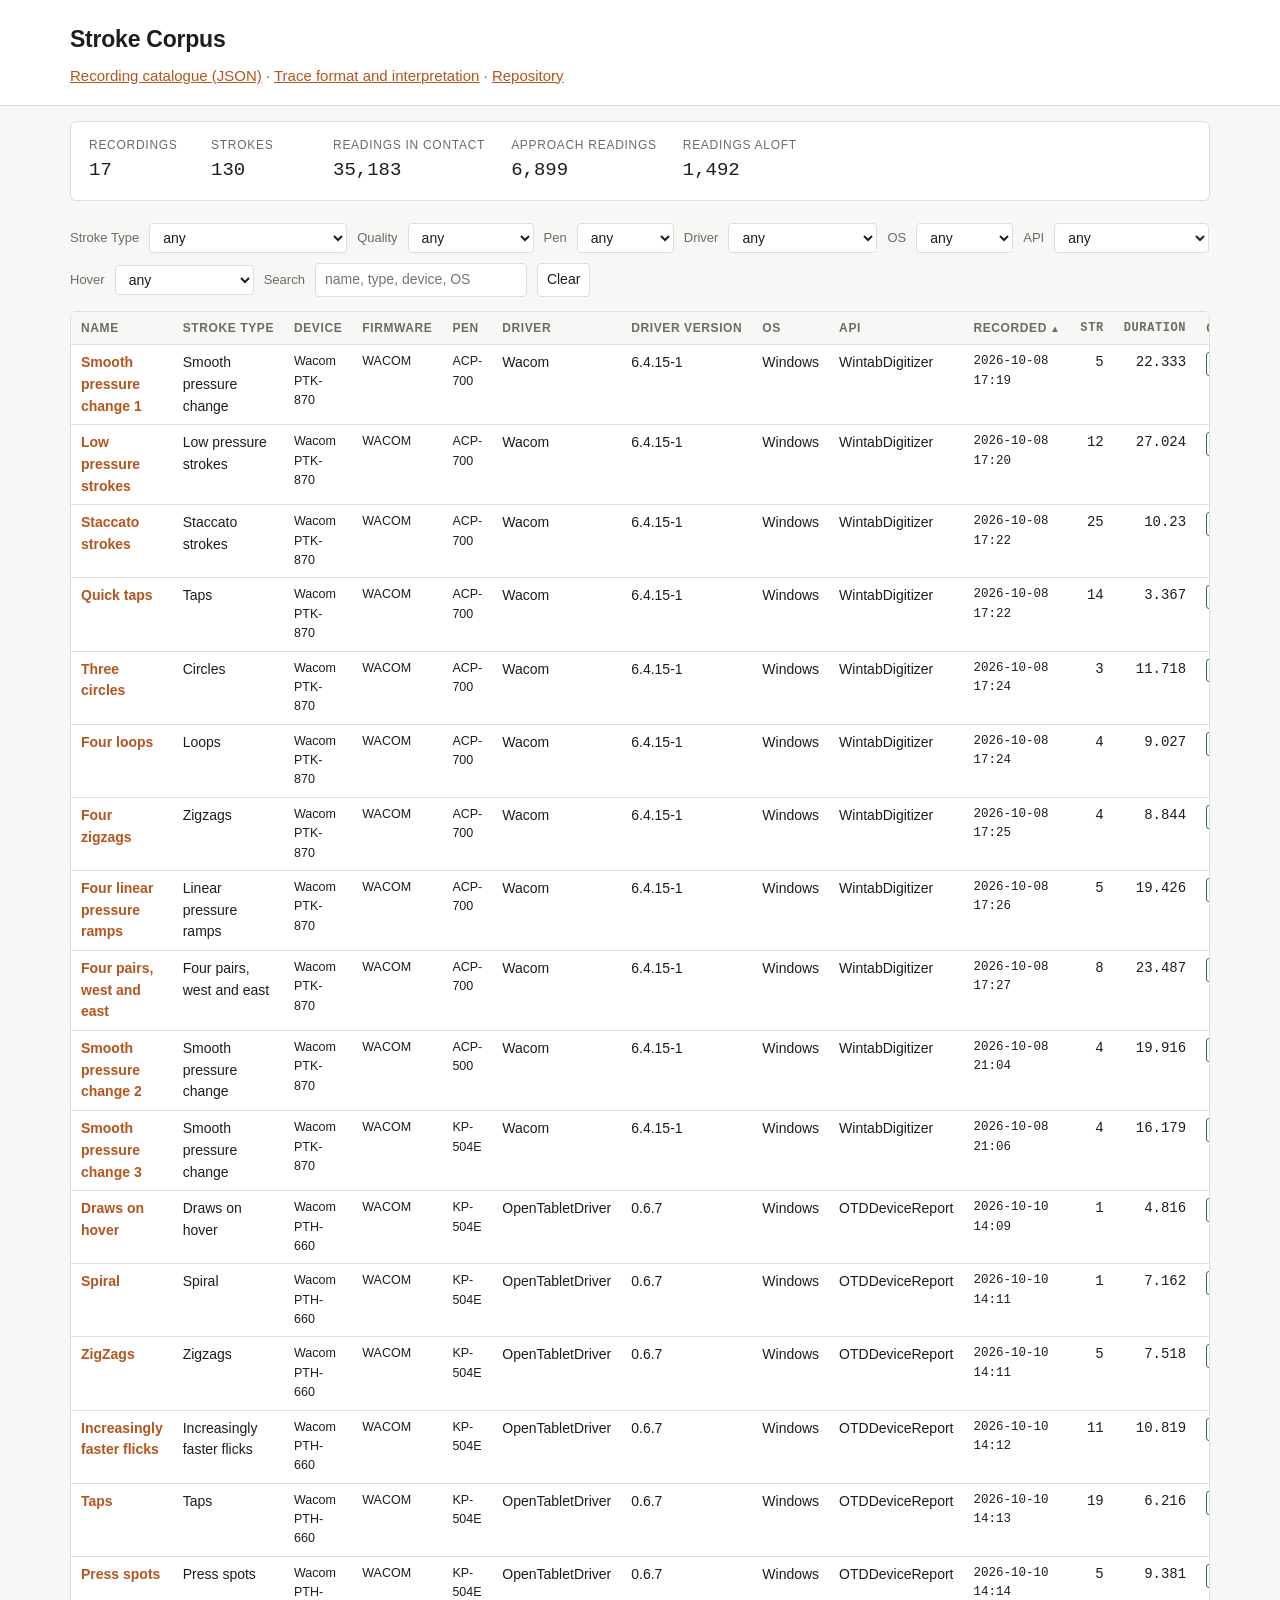
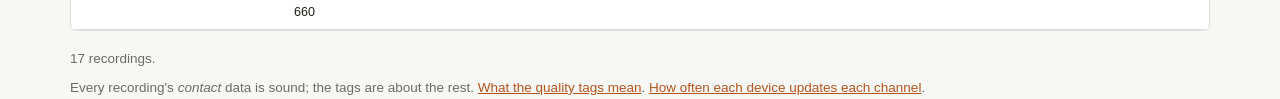
==== commit 5c47a830: "Add catalogue filters and an Other stroke type" ====
--- a/index.html
+++ b/index.html
@@ -21,6 +21,11 @@
 <header class="top">
   <div class="wrap">
     <h1><a href="index.html">Stroke Corpus</a></h1>
+    <p>
+      <a href="manifest.json">Recording catalogue (JSON)</a> &middot;
+      <a href="FORMAT.md">Trace format and interpretation</a> &middot;
+      <a href="https://github.com/TheSevenPens/StrokeCorpus">Repository</a>
+    </p>
   </div>
 </header>
 
@@ -44,6 +49,18 @@
     <select id="quality">
       <option value="">any</option>
     </select>
+
+    <label for="pen">Pen</label>
+    <select id="pen"><option value="">any</option></select>
+
+    <label for="driver">Driver</label>
+    <select id="driver"><option value="">any</option></select>
+
+    <label for="os">OS</label>
+    <select id="os"><option value="">any</option></select>
+
+    <label for="api">API</label>
+    <select id="api"><option value="">any</option></select>
 
     <label for="hover">Hover</label>
     <select id="hover">
@@ -69,11 +86,12 @@
             <th>Firmware</th>
             <th data-sort="pen"><button type="button" class="sort">Pen</button></th>
             <th>Driver</th>
+            <th>Driver version</th>
             <th>OS</th>
             <th>API</th>
             <th data-sort="recorded"><button type="button" class="sort">Recorded</button></th>
             <th class="n" data-sort="strokes"><button type="button" class="sort">Str</button></th>
-            <th class="n">Sec</th>
+            <th class="n">DURATION</th>
             <th>Quality</th>
           </tr>
         </thead>
@@ -93,19 +111,6 @@
 
 </main>
 
-<footer class="wrap">
-  <p>
-    <a href="manifest.json">Recording catalogue (JSON)</a> &middot;
-    <a href="FORMAT.md">Trace format and interpretation</a>
-  </p>
-  <p>
-    One hand, two Wacom tablets (a PTK-870 and a PTH-660), two backends so far. An earlier set from a Wacom Cintiq 24
-    is kept in the repository but is not listed here.
-    <a href="https://github.com/TheSevenPens/StrokeCorpus">The repository</a> holds the raw
-    JSON, the format, and how to contribute a recording of your own.
-  </p>
-</footer>
-
 <script type="module">
 import { loadManifest, run, esc } from "./corpus.js?v=f7807b7a";
 
@@ -113,6 +118,7 @@
 
   const say = (n) => n.toLocaleString();
   const apiLabel = (api) => api === "OpenTabletDriver DeviceReport" ? "OTDDeviceReport" : api;
+  const driverName = ({ device }) => device.driverName === undefined ? device.driver : device.driverName;
 
   const manifest = await loadManifest();
   const recordings = manifest.recordings;
@@ -137,11 +143,21 @@
   const count = document.getElementById("count");
   const hover = document.getElementById("hover");
   const find = document.getElementById("find");
-  const strokeType = document.getElementById("stroke-type");
-  const types = [...new Set(recordings.map((recording) => recording.strokeType).filter(Boolean))];
-  for (const type of types.sort((a, b) => a.localeCompare(b))) {
-    strokeType.add(new Option(type, type));
-  }
+  const filters = [
+    ["stroke-type", (recording) => recording.strokeType],
+    ["pen", (recording) => recording.device.pen],
+    ["driver", driverName],
+    ["os", (recording) => recording.hostOS?.name],
+    ["api", (recording) => apiLabel(recording.device.api)],
+  ].map(([id, field]) => {
+    const select = document.getElementById(id);
+    const values = [...new Set(recordings.map(field).filter(Boolean))];
+    for (const value of values.sort((a, b) => a.localeCompare(b))) {
+      select.add(new Option(value, value));
+    }
+    return { select, field };
+  });
+  const controls = [...filters.map(({ select }) => select), quality, hover, find];
 
   // The list is in the order it was recorded until a heading says otherwise. A recording with no pen
   // sorts after every one that has one, whichever way the pen column is turned.
@@ -178,13 +194,17 @@
 
     const shown = arrange(recordings.filter((recording) => {
       if (wantQuality && recording.quality !== wantQuality) return false;
-      if (strokeType.value && recording.strokeType !== strokeType.value) return false;
+      if (filters.some(({ select, field }) => select.value && field(recording) !== select.value)) return false;
       if (wantHover === "trusted" && !(recording.hoverTrusted ?? recording.quality === "complete")) return false;
       if (wantHover === "some" && recording.counts.approach === 0) return false;
 
       if (text) {
-        const haystack = [recording.name, recording.strokeType, recording.gesture, recording.device.tablet, recording.device.pen, recording.device.firmware, recording.device.driver, recording.device.api, apiLabel(recording.device.api), recording.hostOS?.name, recording.hostOS?.version, recording.file]
-          .join(" ").toLowerCase();
+        const { device, hostOS } = recording;
+        const haystack = [
+          recording.name, recording.strokeType, recording.gesture, device.tablet, device.pen, device.firmware,
+          device.driver, driverName(recording), device.driverVersion, device.api, apiLabel(device.api),
+          hostOS?.name, hostOS?.version, recording.file,
+        ].join(" ").toLowerCase();
 
         if (!haystack.includes(text)) return false;
       }
@@ -203,7 +223,8 @@
         <td style="font-size:12.5px">${esc(recording.device.tablet)}</td>
         <td style="font-size:12.5px">${recording.device.firmware ? esc(recording.device.firmware) : "&mdash;"}</td>
         <td style="font-size:12.5px">${recording.device.pen ? esc(recording.device.pen) : "&mdash;"}</td>
-        <td style="font-size:12.5px">${recording.device.driver ? esc(recording.device.driver) : "&mdash;"}</td>
+        <td>${esc(driverName(recording)) || "&mdash;"}</td>
+        <td>${esc(recording.device.driverVersion) || "&mdash;"}</td>
         <td>${esc([recording.hostOS?.name, recording.hostOS?.version].filter(Boolean).join(" ")) || "&mdash;"}</td>
         <td>${esc(apiLabel(recording.device.api)) || "&mdash;"}</td>
         <td class="num" style="font-size:12.5px">${recording.recordedAt.slice(0, 16).replace("T", " ")}</td>
@@ -221,7 +242,7 @@
       : `${shown.length} of ${recordings.length} recordings.`;
   }
 
-  for (const control of [strokeType, quality, hover, find]) {
+  for (const control of controls) {
     control.addEventListener("input", show);
   }
 
@@ -234,10 +255,7 @@
   }
 
   document.getElementById("clear").addEventListener("click", () => {
-    quality.value = "";
-    strokeType.value = "";
-    hover.value = "";
-    find.value = "";
+    for (const control of controls) control.value = "";
     show();
   });
 
